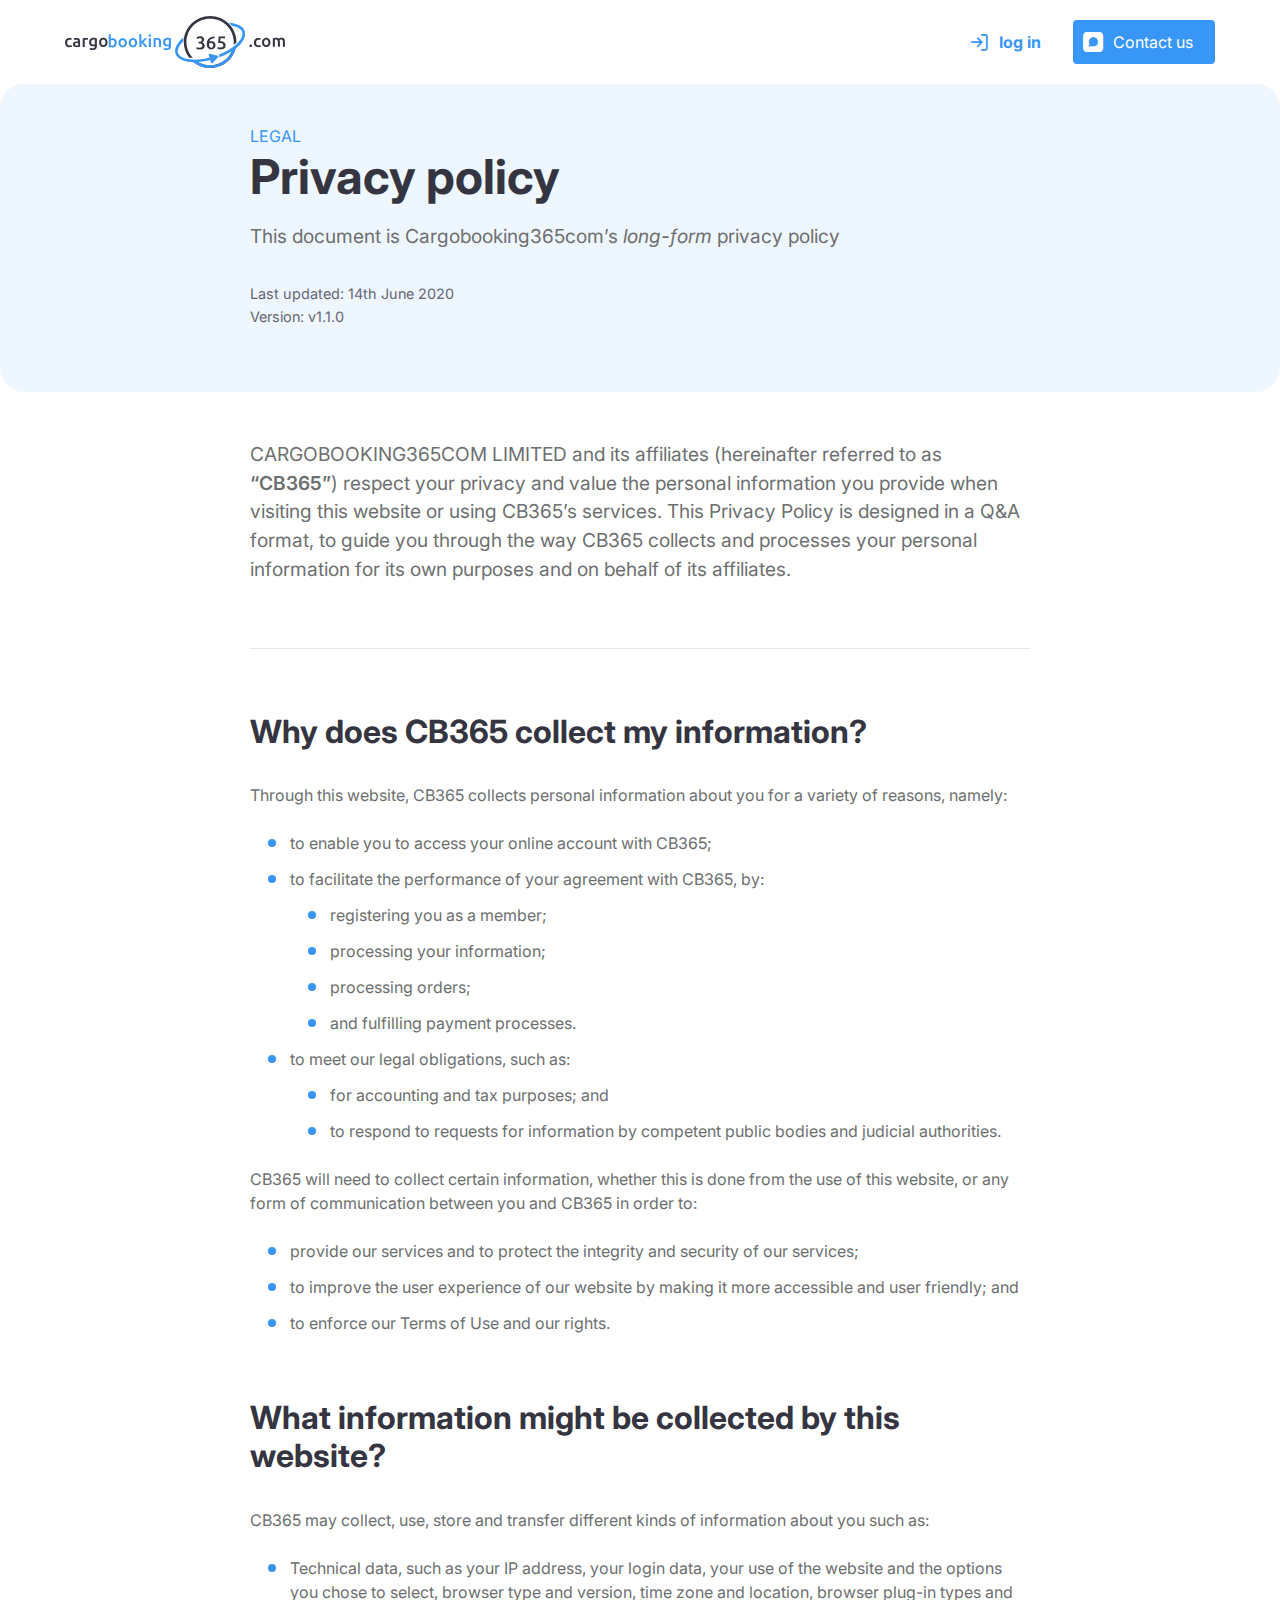
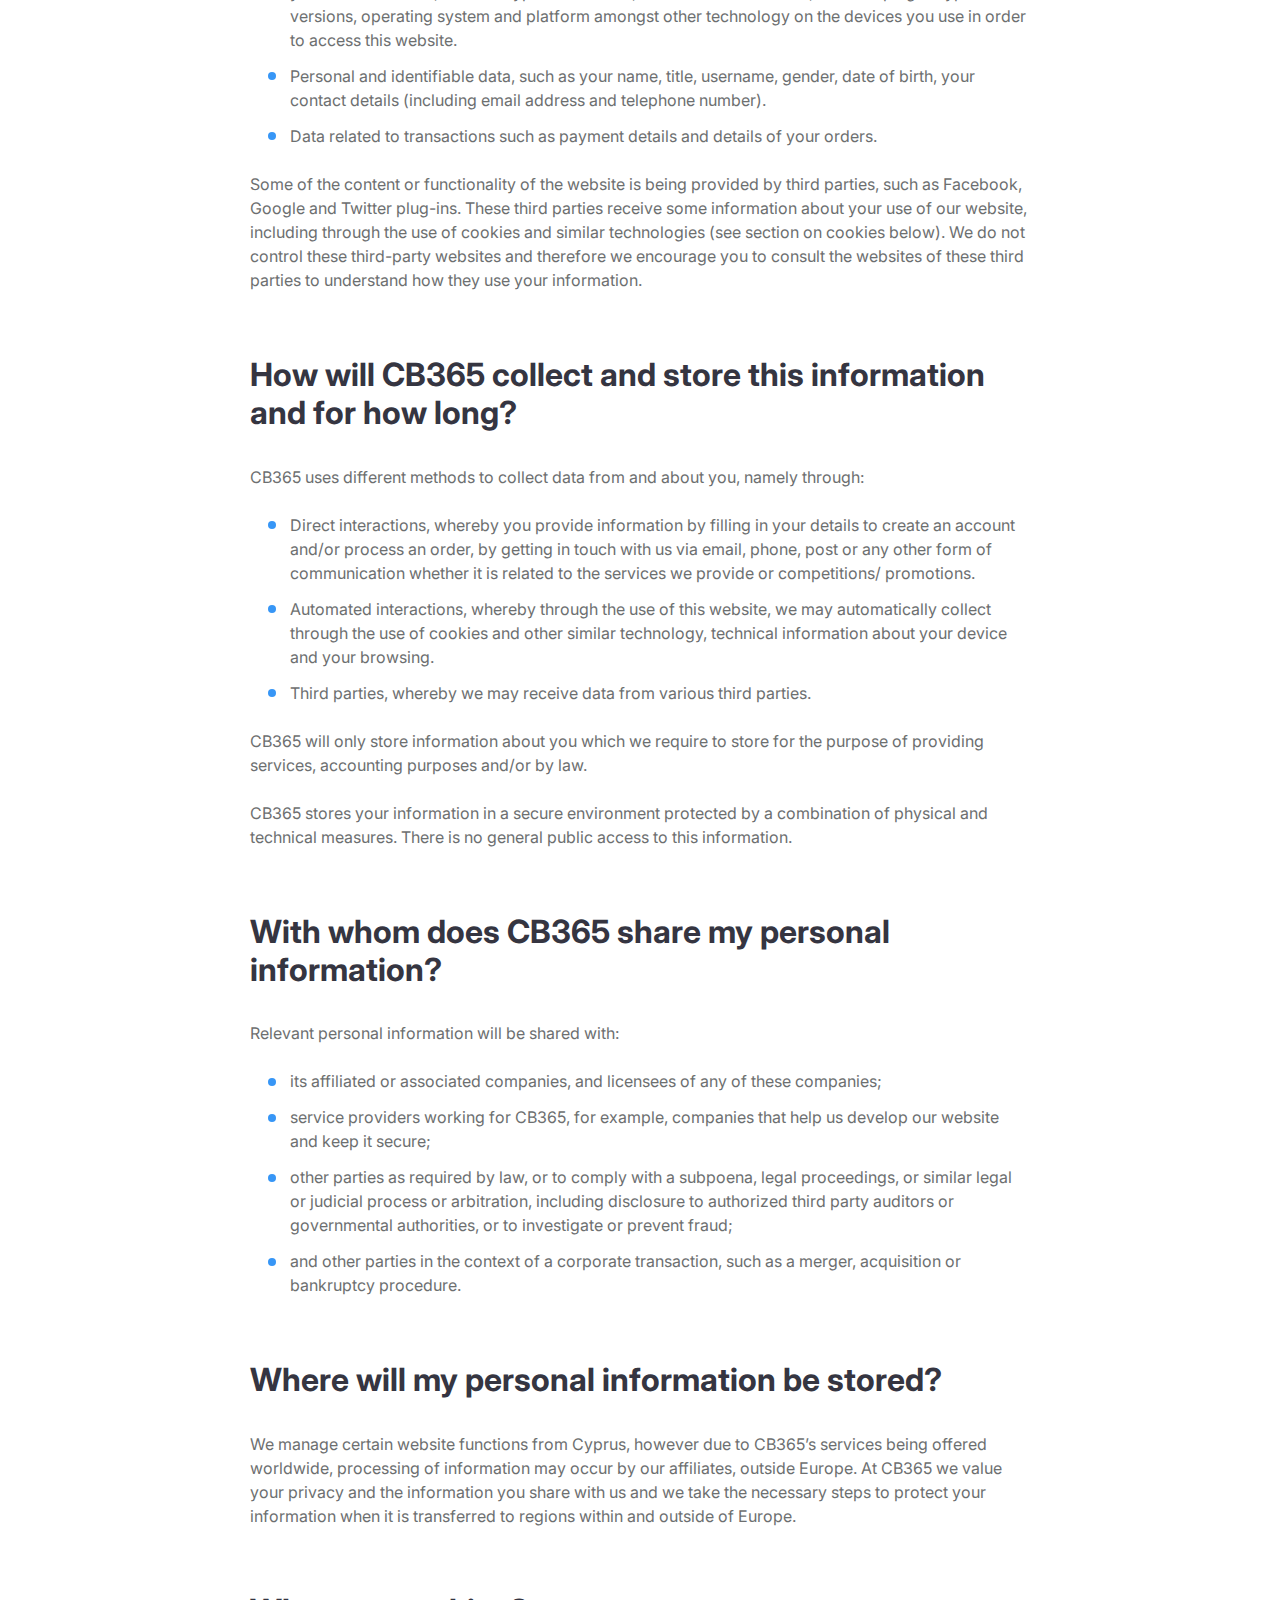
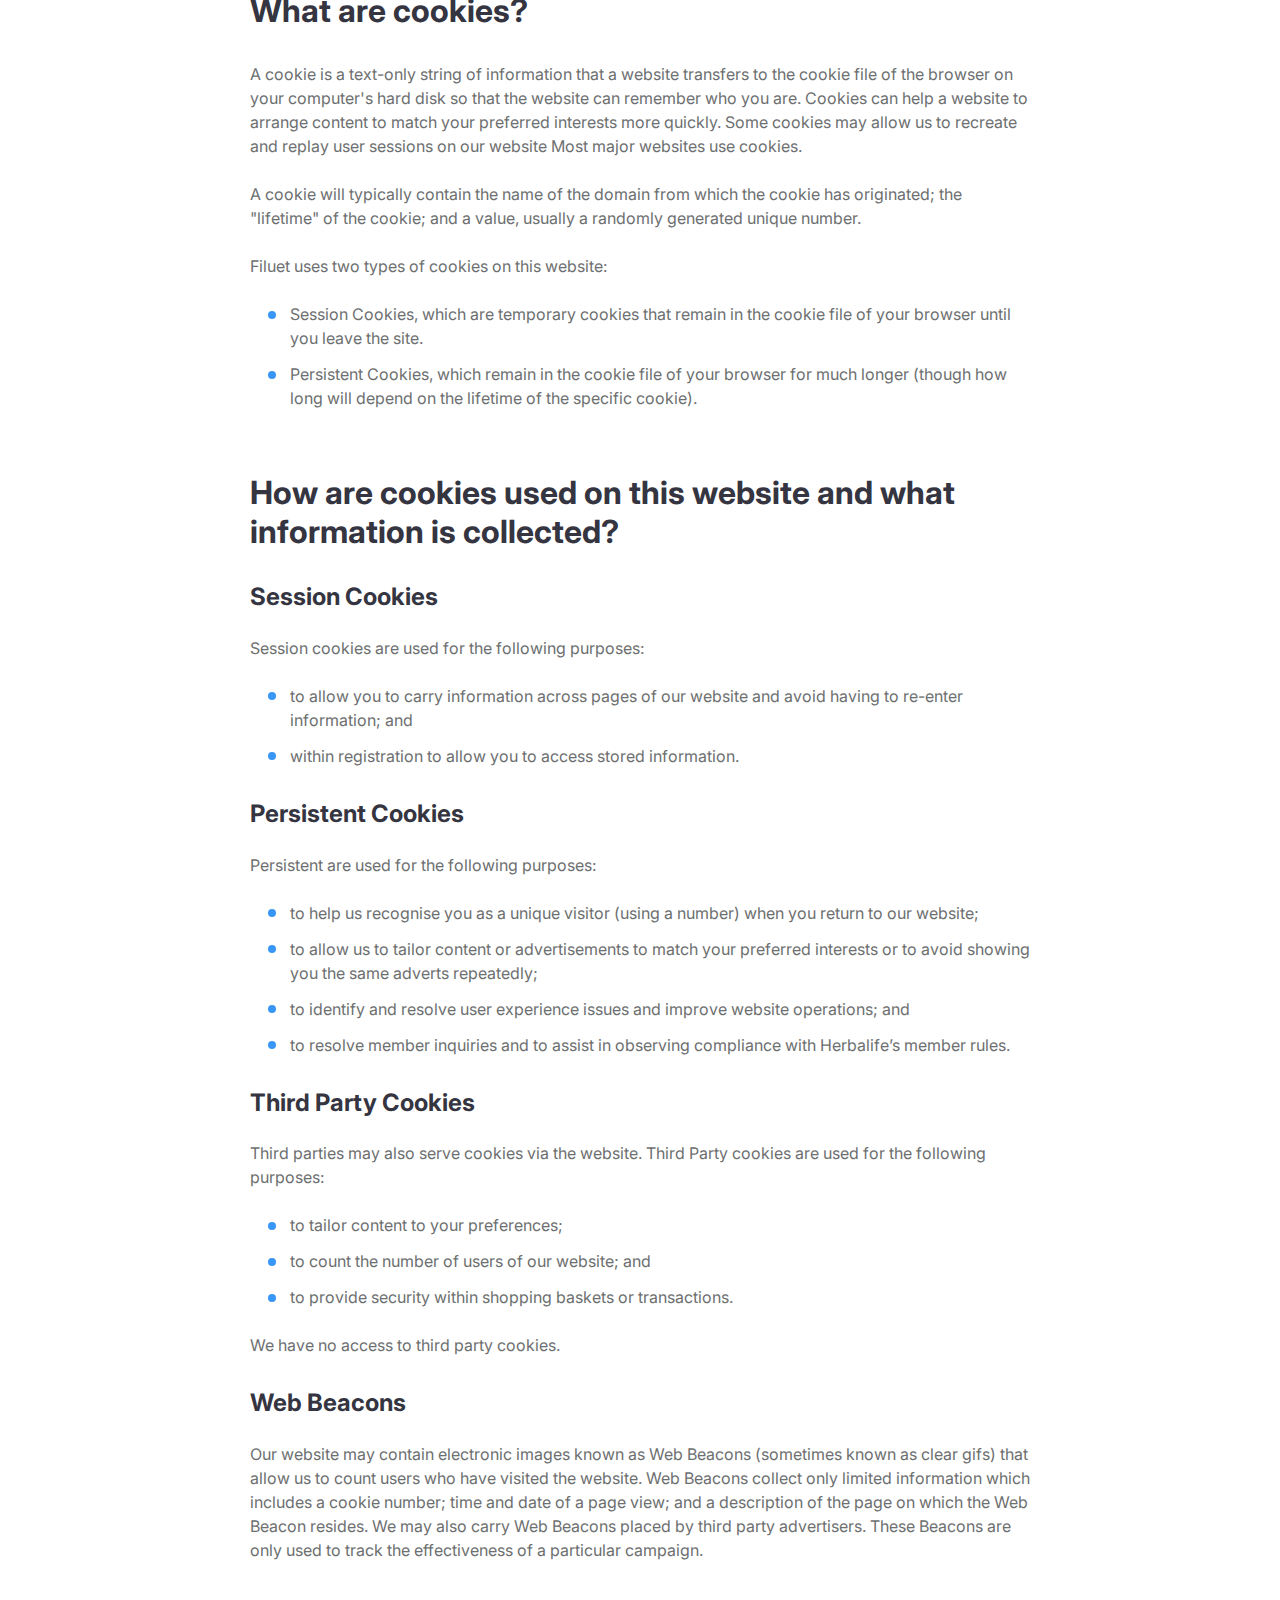
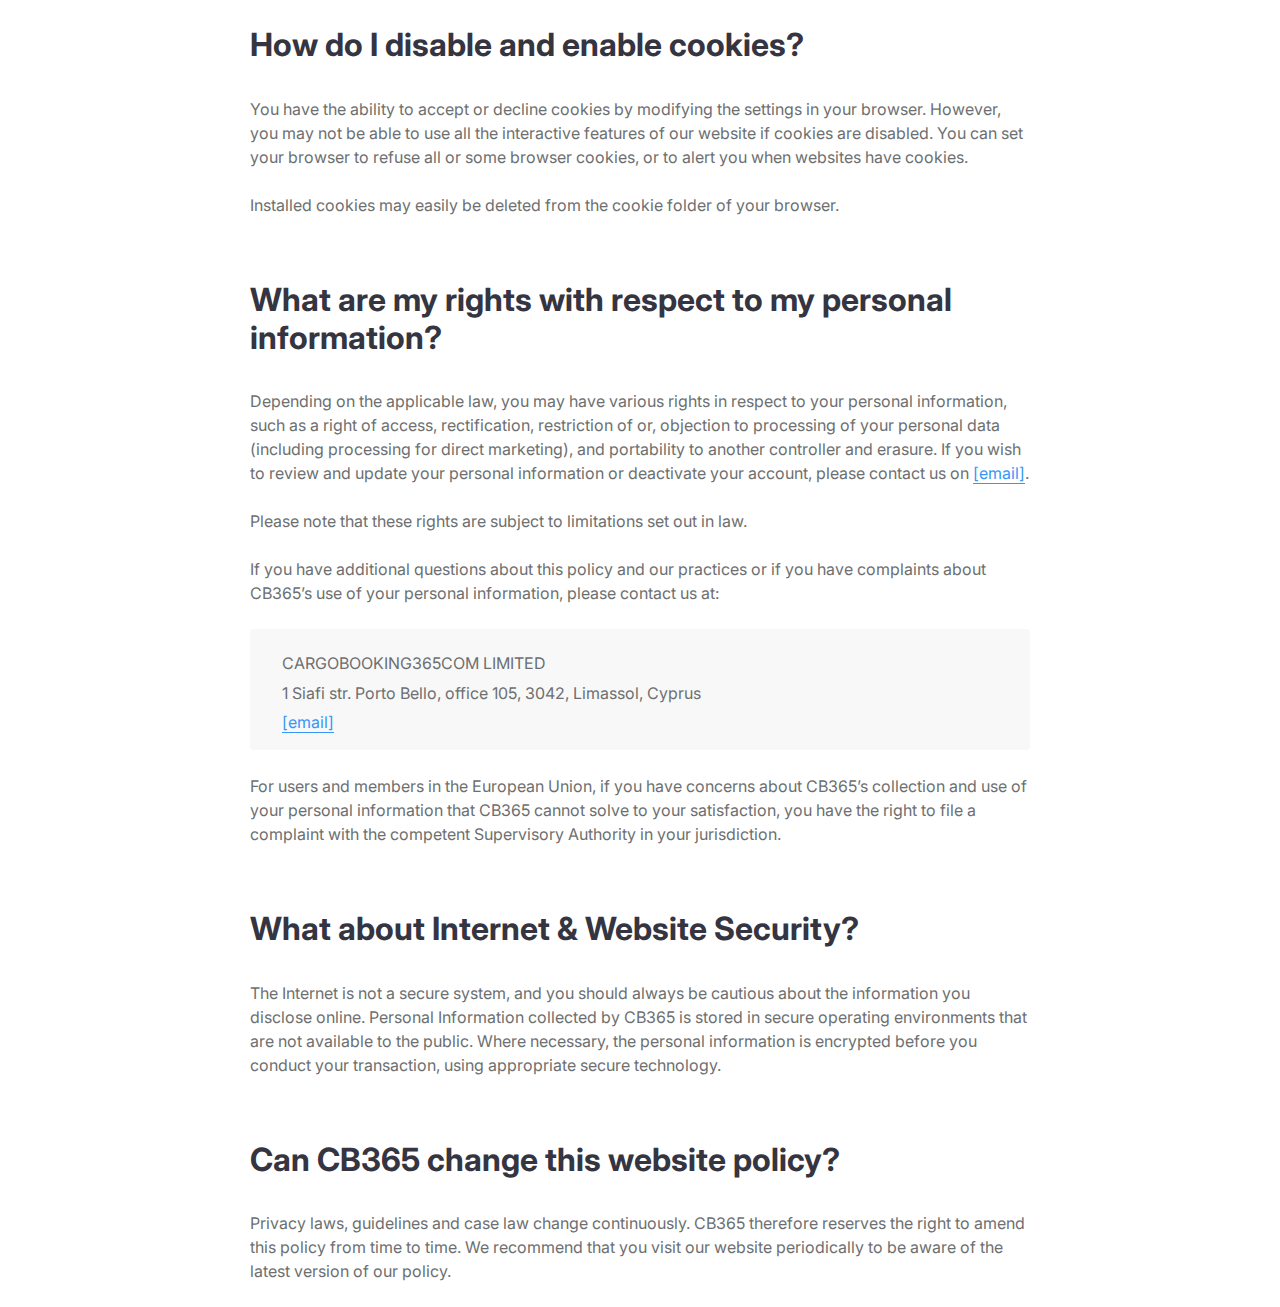
==== pp.html @ 88b10234 "add pp" ====
<!DOCTYPE html>
<html lang="en">

<head>
	<meta charset="UTF-8">
	<meta name="viewport" content="width=device-width, initial-scale=1.0">
	<link href="https://fonts.googleapis.com/css2?family=Inter:wght@400;600;700&display=swap" rel="stylesheet">
	<link rel="stylesheet" href="./css/nulled.css">
	<link rel="stylesheet" href="./css/style.css">
	<link rel="stylesheet" href="./fonts/font.css">
	<link rel="stylesheet" href="./css/style-all.css" media="print" async onload="this.media='all'">
	<title>Privacy рolicy</title>
</head>

<body>
	<header class="header">
		<div class="container">
			<div class="content">
				<div class="header-inner">
					<a href="./index.html" class="site-logo">
						<img src="./img/logo.svg" alt="">
					</a>
					<div class="header-cta">
						<a href="#" class="login-link c-s solid-hidden">
							<div class="icon c-c"><span class="icon-log-in"></span></div>log in
						</a>
						<button class="solid-icon contuct-us c-s">
							<div class="icon c-c"><span class="icon-message"></span></div>Contact us
						</button>
					</div>
				</div>
			</div>
		</div>
	</header>

	<section class="pp-hero">
		<div class="container">
			<div class="content">
				<div class="pp-inner">
					<div class="upper-subtitle">legal</div>
					<h1 class="title-color pp-title">Privacy рolicy</h1>
					<p class="description">This document is Cargobooking365com’s <i>long-form</i> privacy policy</p>

					<p class="small-descr updated">Last updated: 14th June 2020</p>
					<p class="small-descr version">Version: v1.1.0</p>
				</div>
			</div>
		</div>
	</section>
	<div class="pp-inner">
		<p class="description ">CARGOBOOKING365COM LIMITED and its affiliates (hereinafter referred to as <strong>“CB365”</strong>) respect your privacy and value the personal information you provide when visiting this website or using CB365’s services. This Privacy Policy is designed in a Q&A format, to guide you through the way CB365 collects and processes your personal information for its own purposes and on behalf of its affiliates. </p>
		<hr>
		<h2>Why does CB365 collect my information?</h2>
		<p>Through this website, CB365 collects personal information about you for a variety of reasons, namely:</p>

	<ul>
		<li>to enable you to access your online account with CB365;</li>
		<li>to facilitate the performance of your agreement with CB365, by:</li>
			<ul>
				<li>registering you as a member;</li>
				<li>processing your information;</li>
				<li>processing orders;</li>
				<li>and fulfilling payment processes.</li>
			</ul>
			<li>to meet our legal obligations, such as:</li>
			<ul>
				<li>for accounting and tax purposes; and</li>
				<li>to respond to requests for information by competent public bodies and judicial authorities.</li>
			</ul>
	</ul>
<p>CB365 will need to collect certain information, whether this is done from the use of this website, or any form of communication between you and CB365 in order to:</p>
<ul>
	<li>provide our services and to protect the integrity and security of our services;</li>
	<li>to improve the user experience of our website by making it more accessible and user friendly; and</li>
	<li>to enforce our Terms of Use and our rights.</li>
</ul>

<h2>What information might be collected by this website?</h2>
<p>CB365 may collect, use, store and transfer different kinds of information about you such as:</p>
<ul>
	<li>Technical data, such as your IP address, your login data, your use of the website and the options you chose to select, browser type and version, time zone and location, browser plug-in types and versions, operating system and platform amongst other technology on the devices you use in order to access this website.</li>
	<li>Personal and identifiable data, such as your name, title, username, gender, date of birth, your contact details (including email address and telephone number).</li>
	<li>Data related to transactions such as payment details and details of your orders. </li>
</ul>
<p>Some of the content or functionality of the website is being provided by third parties, such as Facebook, Google and Twitter plug-ins. These third parties receive some information about your use of our website, including through the use of cookies and similar technologies (see section on cookies below). We do not control these third-party websites and therefore we encourage you to consult the websites of these third parties to understand how they use your information.</p>

<h2>How will CB365 collect and store this information and for how long?</h2>
<p>CB365 uses different methods to collect data from and about you, namely through:</p>
<ul>
	<li>Direct interactions, whereby you provide information by filling in your details to create an account and/or process an order, by getting in touch with us via email, phone, post or any other form of communication whether it is related to the services we provide or competitions/ promotions. </li>
	<li>Automated interactions, whereby through the use of this website, we may automatically collect through the use of cookies and other similar technology, technical information about your device and your browsing.</li>
	<li>Third parties, whereby we may receive data from various third parties.</li>
</ul>
<p>CB365 will only store information about you which we require to store for the purpose of providing services, accounting purposes and/or by law. </p>
<p>CB365 stores your information in a secure environment protected by a combination of physical and technical measures. There is no general public access to this information. </p>

<h2>With whom does CB365 share my personal information?</h2>
<p>Relevant personal information will be shared with:</p>
<ul>
	<li>its affiliated or associated companies, and licensees of any of these companies;</li>
	<li>service providers working for CB365, for example, companies that help us develop our website and keep it secure;</li>
	<li>other parties as required by law, or to comply with a subpoena, legal proceedings, or similar legal or judicial process or arbitration, including disclosure to authorized third party auditors or governmental authorities, or to investigate or prevent fraud;</li>
	<li>and other parties in the context of a corporate transaction, such as a merger, acquisition or bankruptcy procedure.</li>
</ul>
<h2>Where will my personal information be stored? </h2>
<p>We manage certain website functions from Cyprus, however due to CB365’s services being offered worldwide, processing of information may occur by our affiliates, outside Europe. At CB365  we value your privacy and the information you share with us and we take the necessary steps to protect your information when it is transferred to regions within and outside of Europe. </p>
<h2>What are cookies?</h2>
<p>A cookie is a text-only string of information that a website transfers to the cookie file of the browser on your computer's hard disk so that the website can remember who you are. Cookies can help a website to arrange content to match your preferred interests more quickly. Some cookies may allow us to recreate and replay user sessions on our website Most major websites use cookies.</p>
<p>A cookie will typically contain the name of the domain from which the cookie has originated; the "lifetime" of the cookie; and a value, usually a randomly generated unique number. </p>
<p>Filuet uses two types of cookies on this website: </p>
<ul>
	<li>Session Cookies, which are temporary cookies that remain in the cookie file of your browser until you leave the site.</li>
	<li>Persistent Cookies, which remain in the cookie file of your browser for much longer (though how long will depend on the lifetime of the specific cookie).</li>
</ul>

<h2>How are cookies used on this website and what information is collected? </h2>
<h3>Session Cookies</h3>
<p>Session cookies are used for the following purposes: </p>
<ul>
	<li>to allow you to carry information across pages of our website and avoid having to re-enter information; and </li>
	<li>within registration to allow you to access stored information. </li>
</ul>
<h3>Persistent Cookies</h3>
<p>Persistent are used for the following purposes:</p>
<ul>
	<li>to help us recognise you as a unique visitor (using a number) when you return to our website;</li>
	<li>to allow us to tailor content or advertisements to match your preferred interests or to avoid showing you the same adverts repeatedly;</li>
	<li>to identify and resolve user experience issues and improve website operations; and</li>
	<li>to resolve member inquiries and to assist in observing compliance with Herbalife’s member rules.</li>
</ul>
<h3>Third Party Cookies </h3>
<p>Third parties may also serve cookies via the website. Third Party cookies are used for the following purposes: </p>
<ul>
	<li>to tailor content to your preferences;</li>
	<li>to count the number of users of our website; and </li>
	<li>to provide security within shopping baskets or transactions. </li>
</ul>
<p>We have no access to third party cookies.</p>
<h3>Web Beacons </h3>
<p>Our website may contain electronic images known as Web Beacons (sometimes known as clear gifs) that allow us to count users who have visited the website. Web Beacons collect only limited information which includes a cookie number; time and date of a page view; and a description of the page on which the Web Beacon resides. We may also carry Web Beacons placed by third party advertisers. These Beacons are only used to track the effectiveness of a particular campaign. </p>

<h2>How do I disable and enable cookies?</h2>
<p>You have the ability to accept or decline cookies by modifying the settings in your browser. However, you may not be able to use all the interactive features of our website if cookies are disabled. You can set your browser to refuse all or some browser cookies, or to alert you when websites have cookies.</p>
<p>Installed cookies may easily be deleted from the cookie folder of your browser.</p>

<h2>What are my rights with respect to my personal information?</h2>
<p>Depending on the applicable law, you may have various rights in respect to your personal information, such as a right of access, rectification, restriction of or, objection to processing of your personal data (including processing for direct marketing), and portability to another controller and erasure. If you wish to review and update your personal information or deactivate your account, please contact us on <a href="" class="inline-link">[email]</a>.</p>
<p>Please note that these rights are subject to limitations set out in law.</p>
<p>If you have additional questions about this policy and our practices or if you have complaints about CB365’s use of your personal information, please contact us at:</p>
<address>
	<p>CARGOBOOKING365COM LIMITED</p>
	<p>1 Siafi str. Porto Bello, office 105, 3042, Limassol, Cyprus</p>
	<a href="" class="inline-link">[email]</a>
</address>
<p>For users and members in the European Union, if you have concerns about CB365’s collection and use of your personal information that CB365 cannot solve to your satisfaction, you have the right to file a complaint with the competent Supervisory Authority in your jurisdiction.</p>

<h2>What about Internet & Website Security?</h2>
<p>The Internet is not a secure system, and you should always be cautious about the information you disclose online. Personal Information collected by CB365 is stored in secure operating environments that are not available to the public. Where necessary, the personal information is encrypted before you conduct your transaction, using appropriate secure technology.</p>
<h2>Can CB365 change this website policy?</h2>
<p>Privacy laws, guidelines and case law change continuously. CB365 therefore reserves the right to amend this policy from time to time. We recommend that you visit our website periodically to be aware of the latest version of our policy.</p>


</div>


	<div class="form-modal">
		<div class="modal-dialog">
			<div class="modal-content">
			<div class="container">
				<div class="content">
					<div class="form-inner">
						<div class="form-header c-e">
							<button class="close-form-button icon c-c">
								<span class="icon-close"></span>
							</button>
						</div>
						<div class="form-body">
							<h3 class="sub-title">Cargobooking365.com</h3>
							<h2 class="like-h1 title-color modal-title">We make your air cargo transport simple</h2>
							<div class="form-body-inner">
							<div class="form-content">
							<form id="form" action="submit" method="get">
								<fieldset>
									<legend class="title-color">Select one</legend> 

									<div class="fieldset-inner">
									<div class="form-radio">
										<input id="Airline" type="radio" name="answer" value="Airline" required>
										<label for="Airline">
											<div class="icon c-c"><span class="icon-airline"></span></div>
											Airline</label>
									</div>

									<div class="form-radio">
										<input id="GSSA" type="radio" name="answer" value="GSSA">
									
										<label for="GSSA">
											<div class="icon c-c"><span class="icon-globe"></span></div>
											GSSA</label>
									</div>


									<div class="form-radio">
										<input id="Freight" type="radio" name="answer" value="Freight 
										forwarder">
										<label for="Freight">
											<div class="icon c-c"><span class="icon-package"></span></div>
											Freight forwarder</label>
									</div>
		

								<div class="form-radio">
								<input id="Airport" type="radio" name="answer" value="Airport">
								<label for="Airport">
									<div class="icon c-c"><span class="icon-airport"></span></div>
									Airport</label>
							</div>

							<div class="form-radio">
								<input id="Press" type="radio" name="answer" value="Press">
								<label for="Press">
									<div class="icon c-c"><span class="icon-camera"></span></div>
									Press</label>
							</div>

						</div>
						</fieldset>

						<div class="form-input">
						<label for="name" class="inp">
							<input type="text" id="name" placeholder=" " required value="" >
							<span class="label">Full name</span>
							
						</label>
					</div>

					<div class="form-input">
						<label for="email" class="inp">
							<input type="email" id="email" placeholder=" " required value="">
							<span class="label">Business email</span>
							
						</label>
					</div>

					<div class="form-input">
						<label for="phone" class="inp">
							<input type="phone" id="phone" placeholder=" " required value="">
							<span class="label">Business phone</span>
							
						</label>
					</div>

					<div class="form-input">
						<label for="Company" class="inp">
							<input type="text" id="Company" autocomplete="false" placeholder=" " required value="">
							<span class="label">Company</span>
							
						</label>
					</div>
					<div class="form-textarea">
						<label for="message" class="inp">
							<textarea id="message" placeholder=" " name="message" rows="3" class="input-textarea" value=""></textarea>
							<span class="label">Your Message</span>
						</label>
				
				</div>
				<span class="submit-text">By submitting this form, you agree <a href="./pp.html" class="inline-link">Privacy рolicy</a></span>

				
				<button type="submit" form="form" value="Submit" class="solid-icon c-s">
					<div class="icon c-c"><span class="icon-message"></span></div>Contact us
				</button>

							</form>
						</div>


					</div>
						</div>
					</div>
				</div>
			</div>
		</div>
		</div>
	</div>


<div class="cookies-outer"></div>
	<script src="./js/canvas.js"></script>
	<script async src="./js/script.js"></script>
	<script async src="./js/cookies.js"></script>
</body>

</html>
---- css/nulled.css ----
*,::after,::before{box-sizing:border-box}html{font-family:'Tahoma',sans-serif;line-height:1.15;-webkit-text-size-adjust:100%;-ms-text-size-adjust:100%;font-size:16px;-ms-overflow-style:scrollbar;-webkit-tap-highlight-color:transparent;}@-ms-viewport{width:device-width}article,aside,dialog,figcaption,figure,footer,header,hgroup,main,nav,section{display:block}body{margin:0;font-family:-apple-system,BlinkMacSystemFont,"Segoe UI",Roboto,"Helvetica Neue",Arial,sans-serif,"Apple Color Emoji","Segoe UI Emoji","Segoe UI Symbol";font-size:1rem;font-weight:400;line-height:1.5;color:#2E2E2E;text-align:left;background-color:#fff}[tabindex="-1"]:focus{outline:0!important}hr{box-sizing:content-box;height:0;overflow:visible}h1,h2,h3,h4,h5,h6{margin-top:0;margin-bottom:.5rem}p{margin-top:0;margin-bottom:1rem}abbr[data-original-title],abbr[title]{text-decoration:underline;-webkit-text-decoration:underline dotted;text-decoration:underline dotted;cursor:help;border-bottom:0}address{margin-bottom:1rem;font-style:normal;line-height:inherit}dl,ol,ul{margin-top:0;margin-bottom:1rem}ol ol,ol ul,ul ol,ul ul{margin-bottom:0}dt{font-weight:700}dd{margin-bottom:.5rem;margin-left:0}blockquote{margin:0 0 1rem}dfn{font-style:italic}b,strong{font-weight:bolder}small{font-size:80%}sub,sup{position:relative;font-size:75%;line-height:0;vertical-align:baseline}sub{bottom:-.25em}sup{top:-.5em}a{color:#3796F6;text-decoration:none;background-color:transparent;-webkit-text-decoration-skip:objects}a:hover{color:#460173;}a:not([href]):not([tabindex]){color:inherit;text-decoration:none}a:not([href]):not([tabindex]):focus,a:not([href]):not([tabindex]):hover{color:inherit;text-decoration:none}a:not([href]):not([tabindex]):focus{outline:0}code,kbd,pre,samp{font-family:monospace,monospace;font-size:1em}pre{margin-top:0;margin-bottom:1rem;overflow:auto;-ms-overflow-style:scrollbar}figure{margin:0 0 1rem}img{vertical-align:middle;border-style:none}svg:not(:root){overflow:hidden}table{border-collapse:collapse}caption{padding-top:.75rem;padding-bottom:.75rem;color:#6c757d;text-align:left;caption-side:bottom}th{text-align:inherit}label{display:inline-block;margin-bottom:.5rem}button{border-radius:0}button:focus{outline:1px dotted;outline:5px auto -webkit-focus-ring-color}button,input,optgroup,select,textarea{margin:0;font-family:inherit;font-size:inherit;line-height:inherit}button,input{overflow:visible}button,select{text-transform:none}[type=reset],[type=submit],button,html [type=button]{-webkit-appearance:button}[type=button]::-moz-focus-inner,[type=reset]::-moz-focus-inner,[type=submit]::-moz-focus-inner,button::-moz-focus-inner{padding:0;border-style:none}input[type=checkbox],input[type=radio]{box-sizing:border-box;padding:0}input[type=date],input[type=datetime-local],input[type=month],input[type=time]{-webkit-appearance:listbox}textarea{overflow:auto;resize:vertical}fieldset{min-width:0;padding:0;margin:0;border:0}legend{display:block;width:100%;max-width:100%;padding:0;margin-bottom:.5rem;font-size:1.5rem;line-height:inherit;color:inherit;white-space:normal}progress{vertical-align:baseline}[type=number]::-webkit-inner-spin-button,[type=number]::-webkit-outer-spin-button{height:auto}[type=search]{outline-offset:-2px;-webkit-appearance:none}[type=search]::-webkit-search-cancel-button,[type=search]::-webkit-search-decoration{-webkit-appearance:none}::-webkit-file-upload-button{font:inherit;-webkit-appearance:button}output{display:inline-block}summary{display:list-item;cursor:pointer}template{display:none}[hidden]{display:none!important}
---- css/style.css ----
body{
	font-family: 'Inter', sans-serif;
	font-size: 16px;
}
.container{
	width: 100%;
	padding: 0 15px;
	max-width: 1180px;
	margin: 0 auto;
	position: relative;
}
.c-c{
	display: flex;
	align-items: center;
	justify-content: center;
	align-content: center;
}
.c-s{
	display: flex;
	align-items: center;
	justify-content: flex-start;
	align-content: center;
}
.c-e{
	display: flex;
	align-items: center;
	justify-content: flex-end;
	align-content: center;
}
.header-inner,.header-cta{
	display: flex;
	justify-content: space-between;
	align-items: center;
}
.site-logo{
	width: 220px;
}
.site-logo img{
	width: 100%;
}
.welcom-animation{
	width: 100%;
	position: absolute;
	top: 0%;
	left: 0%;
	z-index: 0;
}
.welcom-title{
	font-size: 3rem;
	text-align: center;
	z-index: 100;
	max-width: 700px;
	line-height: 1.2;
	font-weight: 700;
	margin-bottom: 2rem;
}
.sub-title{
	margin-bottom: 0;
}
.like-h1{
	font-size: 3rem;
}

.title-color{
	color: #353541;

}




.header{
	padding: 1rem 0rem;
}
.header-cta > * + *{
	margin-left: 0.625rem;
}
.welcom{
	background: url('../img/map-bg.svg');
	background-size: contain;
	background-repeat: no-repeat;
	background-position: center center;
}
.welcom-content{
	padding-top: 20vh;
	padding-bottom: 40vh;
	flex-direction: column;
	width: 100%;
	max-width: 100%;
	flex: 0 0 100%;
	position: relative;
	z-index: 100;
}

.login-link{
	color: #3796F6;
	font-weight: 700;
}
.solid-icon{
	background: #3796F6;
	border-radius: 0.25rem;
	outline: none;
	border: none;color: #ffffff;
	padding:  0.625rem  1.375rem  0.625rem  0.625rem;
	transition: 200ms ease-in;
	transition-property: transform;
}
.solid-hidden{
	padding:  0.625rem  1.375rem  0.625rem  0.625rem;
	transition: 200ms ease-in;
	transition-property: background;
	border-radius: 0.25rem;
	background: transparent;
}

.solid-small{
	padding:  0.5rem  1.375rem  0.5rem  1.375rem;
	background: #3796F6;
	border: none;color: #ffffff;
	border-radius: 0.25rem;
	transition: 200ms ease-in;
	transition-property: transform;
	font-size: 0.9rem;
	font-weight: 600;
}
.solid-small:hover{
	cursor: pointer;
}
.solid-hidden:hover{
	color: #3796F6;
	background: #EEF6FF;
}
.solid-icon:hover,.solid-small:hover{
	cursor: pointer;
	color: #ffffff;
	transform: translate(0,-3px);
}
.solid-icon:active,.solid-small:active{
	outline: none;
	transform: scale(0.93);
	outline: none;
}
.icon{
	width: 1.25rem;
	height: 1.25rem;
	flex: 0 0 1.25rem;
	margin-right: 0.625rem;
}
.icon > span{
	font-size: 1.25rem;
}
.animated-icon > .icon{
	animation: ripple 1.5s linear infinite;
	border-radius: 20px;
}
@keyframes ripple {
  0% {
    box-shadow: 0 0 0 0 rgba(255, 255, 255, 0.1), 0 0 0 20px rgba(255, 255, 255, 0.1), 0 0 0 40px rgba(255, 255, 255, 0.1), 0 0 0 60px rgba(255, 255, 255, 0.1);
  }
  100% {
    box-shadow: 0 0 0 20px rgba(255, 255, 255, 0.1), 0 0 0 40px rgba(255, 255, 255, 0.1), 0 0 0 60px rgba(255, 255, 255, 0.1), 0 0 0 80px rgba(255, 255, 255, 0);
  }
}


/* footer */
.footer{
	padding: 1.5rem 0;

}

.footer-links ul{
	padding: 0;
	margin: 0;
	list-style: none;
	margin-left: -0.75rem;
	margin-right: -0.75rem;

}
.footer-links ul li a{
	line-height: 1rem;
	padding: 0.75rem;
	color: #646671;
	transition: 200ms ease-in;
	transition-property: color;
}
.footer-links ul li a:hover{
	color: #3796F6;
}
/* modal */
.close-form-button{
	width: 2rem;
	height: 2rem;
	flex: 0 0 2rem;
	border-radius: 0.125rem;
	background: #F5F6FA;
	color: #3796F6;
	transition: 200ms ease-in;
	transition-property: color, background;
	border: none;
	margin-right: 0;
}

.close-form-button:hover{
	background: #3796F6;
	color: #ffffff;
	cursor: pointer;
}
.form-modal{
	position: fixed;
	top: 0;
	left: 0;
	bottom: 0;
	right: 0;
	z-index: 500;
	background: #ffffff;
	overflow-x: hidden;
	overflow-y: auto;
	visibility: hidden;
	opacity: 0;
	transform: scale(0.9);
	transition: 200ms cubic-bezier(0, 0.9, 0.4, 1);
	transition-property: transform,opacity,visibility;
}
.form-modal.visible{
	visibility: visible;
	opacity: 1;
	transform: scale(1);
}
.modal-dialog{
	position: relative;
	width: auto;
	pointer-events: none;
	margin: 1.75rem auto;
	max-width: 978px;
}

.modal-content{
	position: relative;
    display: flex;
    flex-direction: column;
    width: 100%;
    pointer-events: auto;
}
.modal-title{
	line-height: 1.1;
}
.form-body .like-h1{
	margin-bottom: 2rem;
}
.form-content legend{
	font-size: 1rem;
	margin-bottom: 0.75rem;
}

.form-body-inner{
	display: flex;
	flex-wrap: wrap;
}

.quote-author{
	display: block;
	font-size: 1.2rem;
}
.quote-author-descr{
	color: #646671;
	font-size: 0.9rem;
}
.form-content{
	flex: 0 0 100%;
	max-width: 650px;
	width: 100%;
}
.fieldset-inner{
	display: flex;
	flex-wrap: wrap;
	margin: 0 -4px;
	margin-bottom: 2rem;
}


.form-radio input{
	width: 0.1px;
	height: 0.1px;
	opacity: 0;
	overflow: hidden;
	position: absolute;
	z-index: -1;
}
.form-radio{
	flex: 0 0 20%;
	max-width: 20%;
	width: 100%;
	padding: 0 4px;
}
.form-radio label{
	padding: 0.85rem;
	border: 1px solid #E8E8E8;
	border-radius: 0.5rem;
	width: 100%;
	margin-bottom: 0;
	height: 100%;
	display: flex;
	flex-direction: column;
	justify-content: space-between;
	font-size: 0.9rem;
	line-height: 1.2;
	transition: 150ms ease-in;
	transition-property: color, border, box-shadow;
	box-shadow: 0 0 0 0.5px transparent;
}
.form-radio label:hover{
	border-color: #b6b6b6;
	cursor: pointer;
}
.form-radio input:checked + label{
	border: 1px solid #3796F6;
	color: #3796F6;
	box-shadow: 0 0 0 0.5px  #3796F6;
}
.form-radio .icon{
	width: 2rem;
	height: 2rem;
	flex: 0 0 2rem;
	margin-right: 0;
	margin-bottom: 1rem;
}
.form-radio input:checked{
	color: #3796F6;
}
.form-radio .icon > span{
font-size: 1.75rem;
color: #b6b6b6;
}
.form-radio input:checked + label > .icon > span{
	color: #3796F6;
}


/* input */
.inp {
  position: relative;
  margin: auto;
  width: 100%;
  border-radius: 3px;
	margin-bottom: 0.75rem;
}
.inp .label {
  position: absolute;
  top: 1.125rem;
  left: 1.125rem;
  font-size: 1rem;
  font-weight: 400;
  transform-origin: 0 0;
  transform: translate3d(0, 0, 0);
  transition: all 0.2s ease;
	pointer-events: none;
	color: #353541;
}

.inp input {
  width: 100%;
  border: 0;
  padding:1rem 1.125rem 0 1.125rem;
  height: 4rem;
  font-size: 1rem;
  font-weight: 600;
 border: 1px solid #E8E8E8;
  color: #353541;
	transition: all 0.15s ease;
	border-radius: 0.125rem;
	box-shadow: 0 0 0 0.5px  transparent;
}
.inp input:hover {
  background: rgba(0, 0, 0, 0.01);
}
/* .inp input:not(:placeholder-shown) + .label{
  transform: translate3d(0, -0.75rem, 0) scale(0.75);
} */

.inp input:not([value=""]) + .label{
  transform: translate3d(0, -0.75rem, 0) scale(0.75);
}

.inp input:focus {
	outline: none;
	border: 1px solid #0077FF;
	box-shadow: 0 0 0 0.5px  #0077FF;
}
.inp input:focus + .label {
  color: #0077FF;
  transform: translate3d(0, -0.75rem, 0) scale(0.75);
}

/* form-textarea */

.form-textarea .input-textarea{
	position: relative;
	padding:1.5rem 1.125rem 0 1.125rem;
	width: 100%;
	height: 7rem;
	resize: none;
  font-size: 1rem;
  font-weight: 600;
 border: 1px solid #E8E8E8;
  color: #353541;
	transition: all 0.15s ease;
	border-radius: 0.125rem;
	box-shadow: 0 0 0 0.5px  transparent;
}


.inp textarea:hover {
  background: rgba(0, 0, 0, 0.01);
}

.inp textarea:not([value=""]) + .label{
  transform: translate3d(0, -0.75rem, 0) scale(0.75);
}


.inp textarea:focus {
	outline: none;
	border: 1px solid #0077FF;
	box-shadow: 0 0 0 0.5px  #0077FF;
}
.inp textarea:focus + .label {
  color: #0077FF;
  transform: translate3d(0, -0.75rem, 0) scale(0.75);
}


.submit-text{
	display: block;
	margin-bottom: 2rem;
	font-size: 0.8rem;
}
.inline-link{
	color: #3796F6;
	border-bottom:1px solid #3796F6;
	transition: 200ms ease-in;
	transition-property:border-bottom, opacity;
	opacity: 1;
}
.inline-link:hover{
	border-bottom: 1px solid transparent;
	color: #3796F6;
	opacity: 0.7;
}

/* cookies */
.cookie-img{
	width: 2.25rem;
	height: 2.25rem;
	flex: 0 0 2rem;
	background: rgba(247, 131, 52, 0.12);
	border-radius: 0.5rem;
	margin-bottom: 1rem;
}
.cookies{
	position: fixed;
	right: 2rem;
	bottom: 2rem;
	max-width: 345px;
	padding: 1.25rem;
	background: #FFFFFF;
	box-shadow: 0px 0px 1px rgba(0, 0, 0, 0.04), 0px 2px 6px rgba(0, 0, 0, 0.04), 0px 16px 24px rgba(0, 0, 0, 0.06);
	border-radius: 7px;
	transform: translate(0,20%);
	visibility: hidden;
	opacity: 0;
	transition: 200ms cubic-bezier(0, 0.9, 0.4, 1);
	transition-property: transform,opacity,visibility;
	z-index: 400;
}
.cookies.cookies-show{
	transform: translate(0,0%);
	visibility: visible;
	opacity: 1;
}
.cookies-text{
	font-size: 0.9rem;

}
---- fonts/font.css ----
@font-face {
  font-family: 'icomoon';
  src:  url('../fonts/icomoon.eot?fdgtut');
  src:  url('../fonts/icomoon.eot?fdgtut#iefix') format('embedded-opentype'),
    url('../fonts/icomoon.ttf?fdgtut') format('truetype'),
    url('../fonts/icomoon.woff?fdgtut') format('woff'),
    url('../fonts/icomoon.svg?fdgtut#icomoon') format('svg');
  font-weight: normal;
  font-style: normal;
  font-display: block;
}

[class^="icon-"], [class*=" icon-"] {
  /* use !important to prevent issues with browser extensions that change fonts */
  font-family: 'icomoon' !important;
  speak: never;
  font-style: normal;
  font-weight: normal;
  font-variant: normal;
  text-transform: none;
  line-height: 1;

  /* Better Font Rendering =========== */
  -webkit-font-smoothing: antialiased;
  -moz-osx-font-smoothing: grayscale;
}

.icon-airline:before {
  content: "\e900";
  
}
.icon-airport:before {
  content: "\e901";
  
}
.icon-camera:before {
  content: "\e902";
  
}
.icon-close:before {
  content: "\e903";
  
}
.icon-get-started:before {
  content: "\e904";
  color: #fff;
}
.icon-log-in:before {
  content: "\e906";
  
}
.icon-message:before {
  content: "\e907";
  color: #fff;
}
.icon-package:before {
  content: "\e908";
  
}
.icon-cookies:before {
  content: "\e909";
  color: #f78334;
}
.icon-globe:before {
  content: "\e905";
  
}
---- css/style-all.css ----
.pp-inner h1{
	font-size: 3rem;
	line-height: 1.2;
	font-weight: 700;
	margin-bottom: 1rem;
}
.pp-inner h2{
	font-size: 2rem;
	line-height: 1.2;
	font-weight: 700;
	margin-bottom: 2rem;
	color: #353541;
	margin-top: 4rem;
}
.upper-subtitle{
	text-transform: uppercase;
	color: #3796F6;
}
.pp-inner h3{
	font-size: 1.5rem;
	line-height: 1.2;
	font-weight: 700;
	margin-top: 2rem;
	margin-bottom: 1.5rem;
	color: #353541;
}
.pp-inner .description{
	font-size: 1.2rem;
	margin-bottom: 2rem;
	margin-top: 1rem;
}
.pp-inner p.small-descr{
font-size: 0.9rem;
color: #646671;
margin-bottom: 0;
margin-top: 0.125rem;
}
.pp-hero{
	max-width: 1280px;
	background: #EEF6FF;
	border-radius: 1.5rem;
	margin: 0 auto;
	padding-top: 2.5rem;
	padding-bottom: 4rem;
	margin-bottom: 3rem;
}
.pp-inner{
	max-width: 780px;
	flex: 0 0 100%;
	width: 100%;
	margin: 0 auto;
}
.pp-inner p{
	font-weight: 400;
	color: #6D6F70;
	margin-top: 1.5rem;
	margin-bottom: 1.5rem;
	font-size: 1rem;
}
.pp-inner ul{
	list-style: none;
	padding-left: 2.5rem;
	color: #6D6F70;
}
.pp-inner ul > li{
	position: relative;
	margin: 0.75rem 0;
}
.pp-inner ul > li:after{
	content: '';
	width: 0.5rem;
	height: 0.5rem;
	border-radius: 0.5rem;
	background: #3796F6;
	position: absolute;
	top: 0.525rem;
	left: -1.375rem;
}
.pp-inner strong{
	font-weight: 600;
}
.pp-inner hr{
	color: #E8E8E8;
	border: none;
	background-color: #E8E8E8;
	height: 1px;
	margin-top: 4rem;
	margin-bottom: 4rem;
}
.pp-inner address p{
	margin: 0.35rem 0;
}
.pp-inner address{
	padding: 1rem 2rem;
	background: #F8F8F8;
	border-radius: 0.25rem;
}
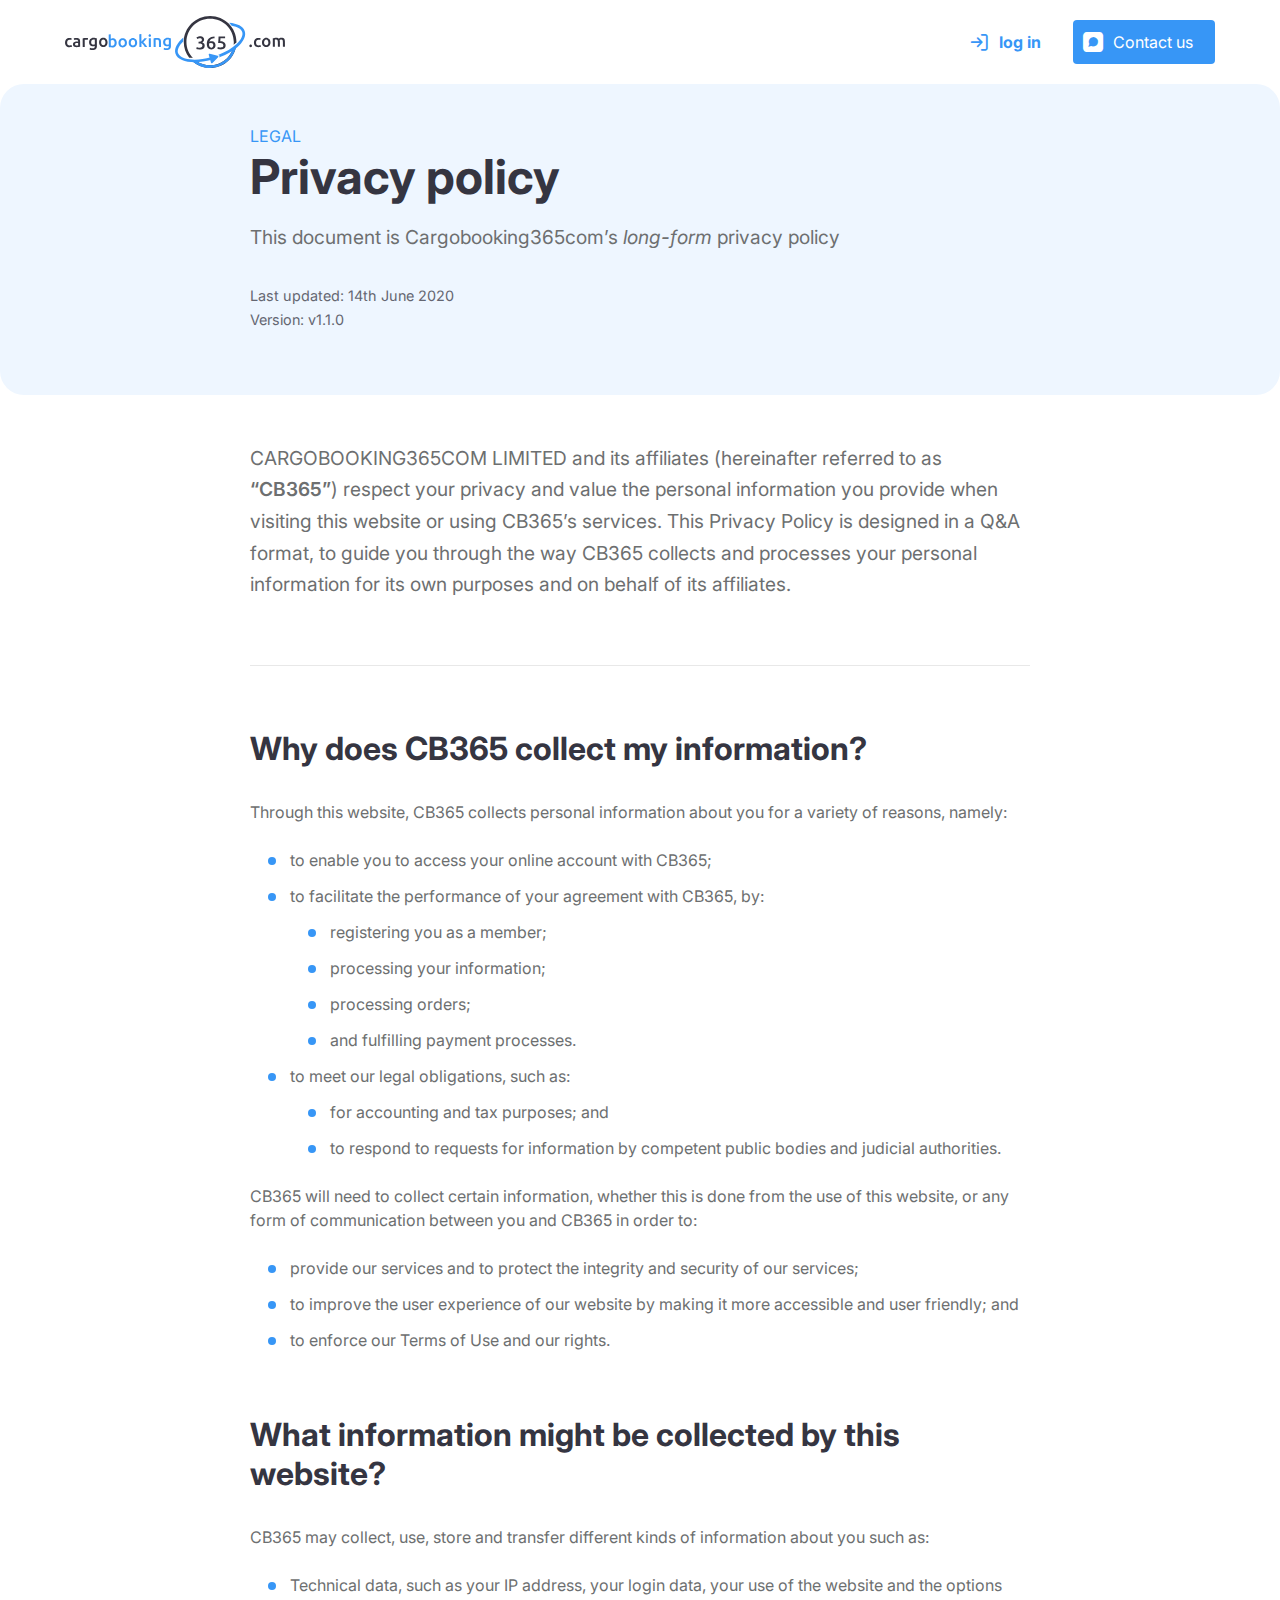
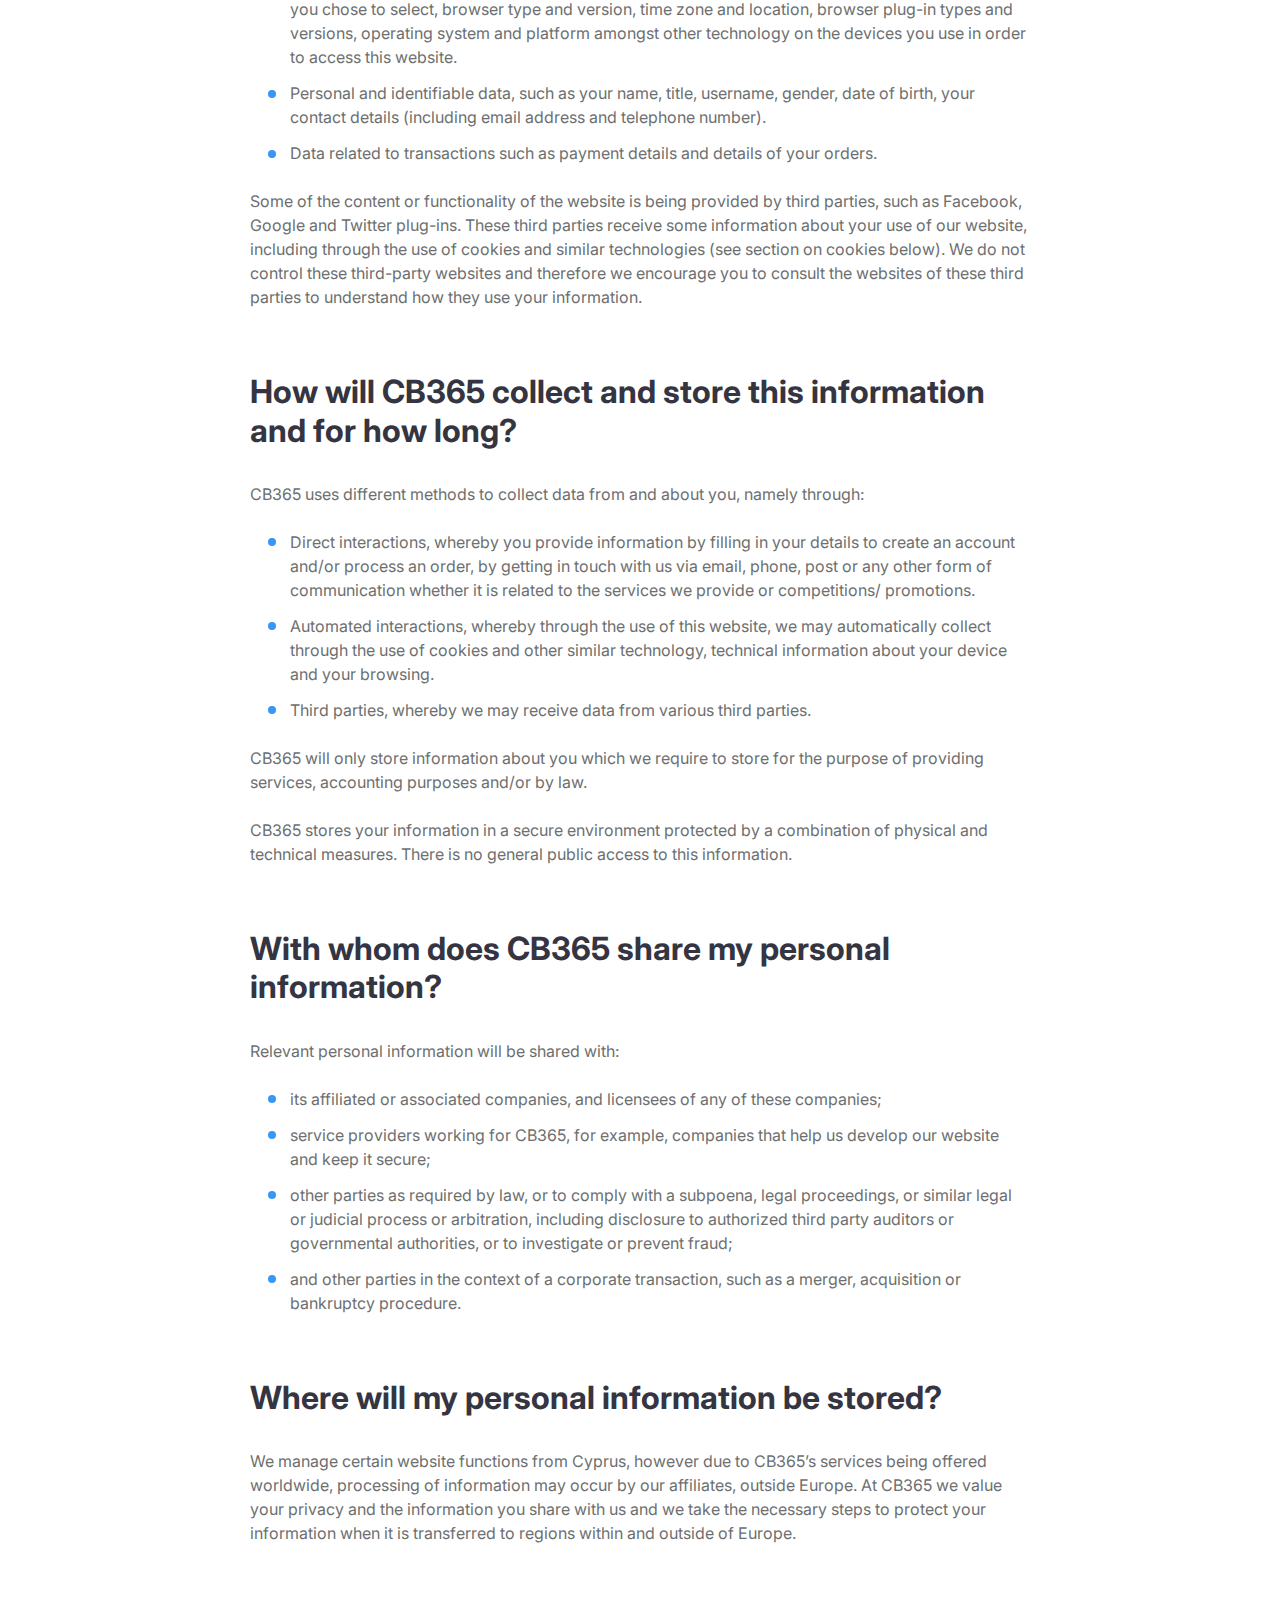
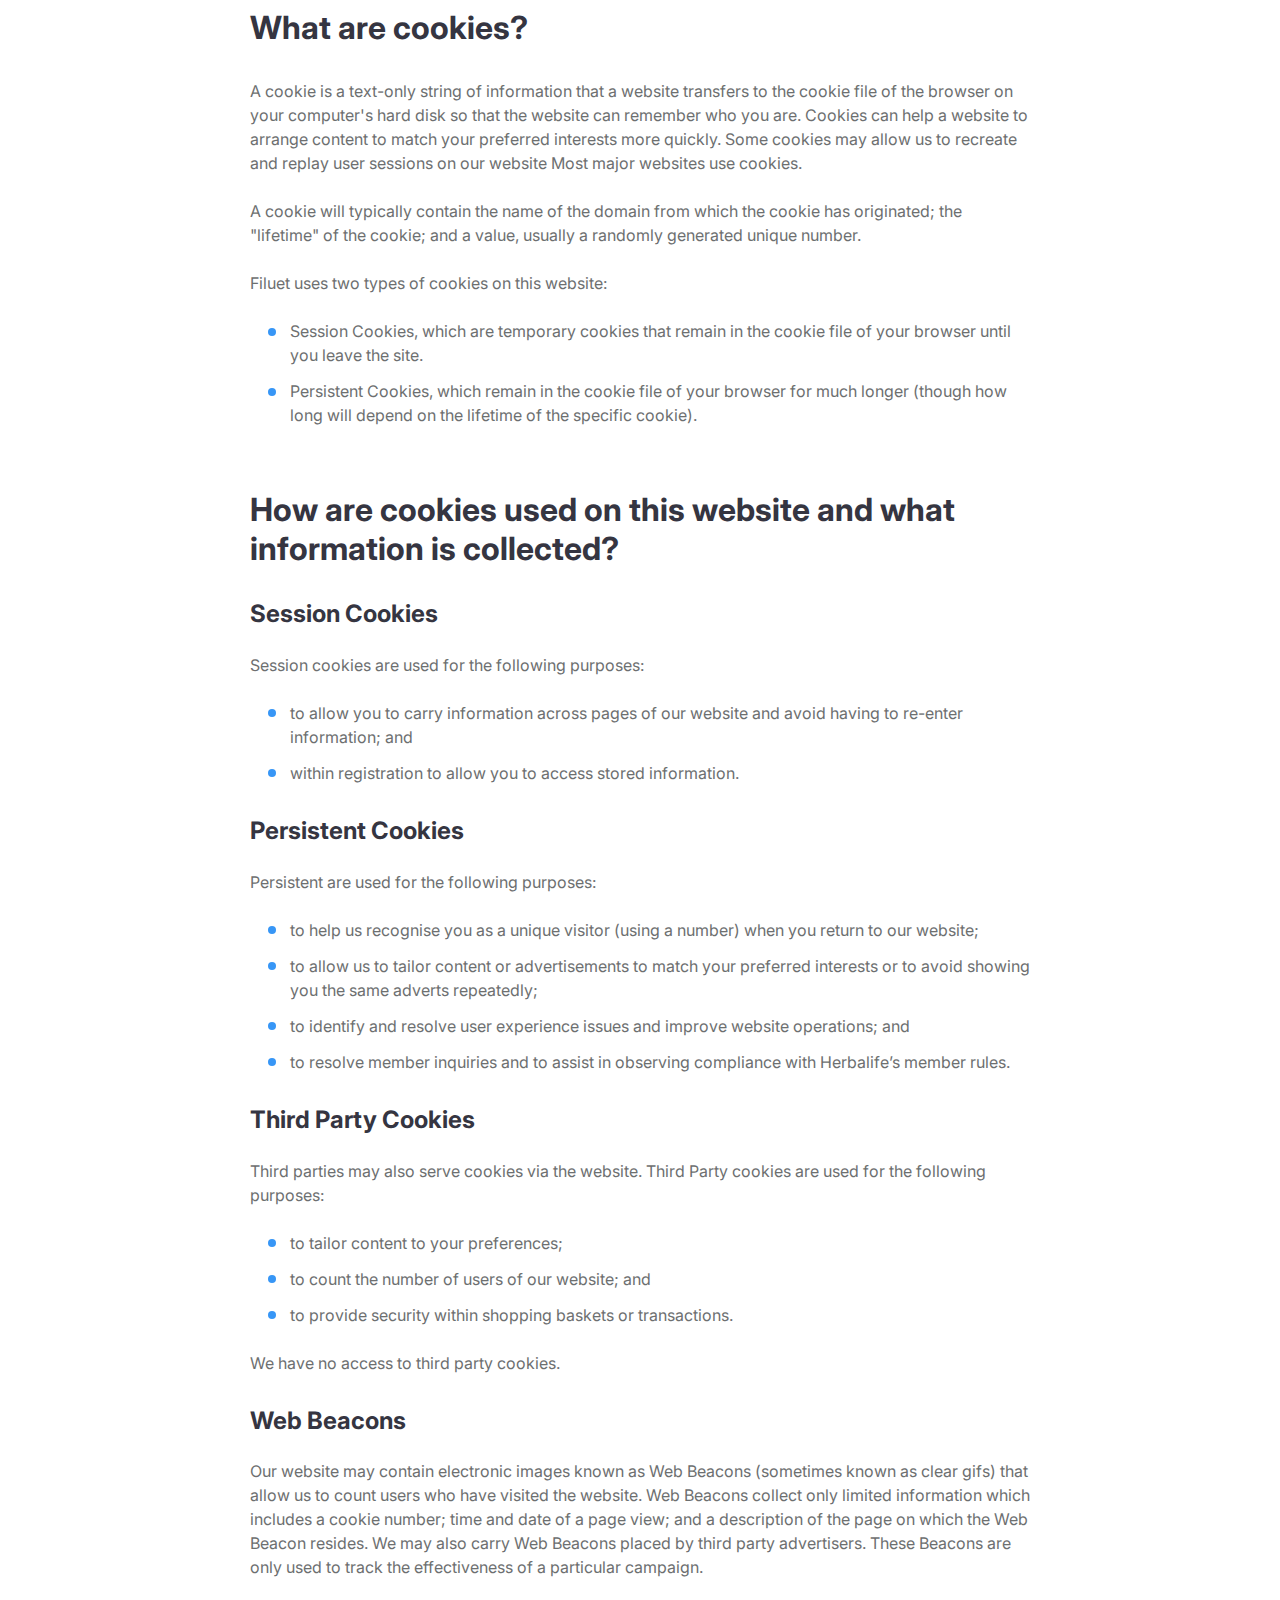
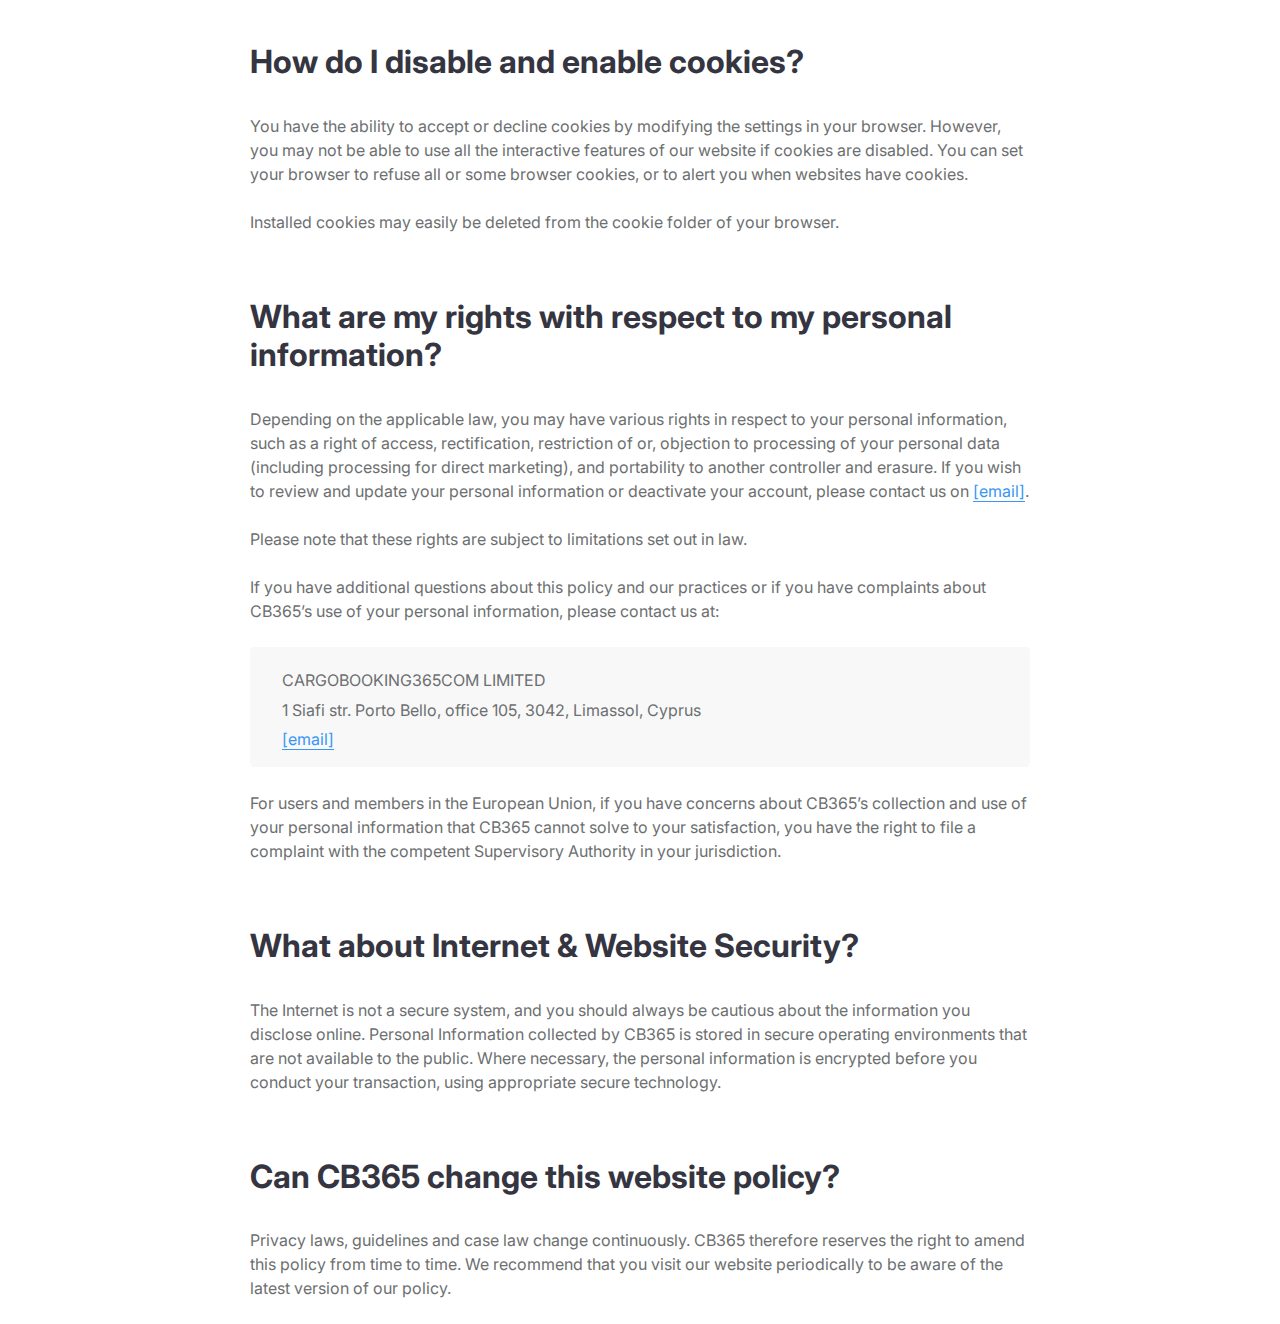
==== commit 1d9b7b45: "add nice load doc" ====
--- a/pp.html
+++ b/pp.html
@@ -4,15 +4,17 @@
 <head>
 	<meta charset="UTF-8">
 	<meta name="viewport" content="width=device-width, initial-scale=1.0">
+	<meta http-equiv="cache-control" content="no-cache">
+<meta http-equiv="expires" content="0">
 	<link href="https://fonts.googleapis.com/css2?family=Inter:wght@400;600;700&display=swap" rel="stylesheet">
 	<link rel="stylesheet" href="./css/nulled.css">
-	<link rel="stylesheet" href="./css/style.css">
-	<link rel="stylesheet" href="./fonts/font.css">
-	<link rel="stylesheet" href="./css/style-all.css" media="print" async onload="this.media='all'">
+	<link rel="stylesheet" href="./css/style.css?v=1.01">
+	<link rel="stylesheet" href="./fonts/font.css?v=1.01">
+	<link rel="stylesheet" href="./css/style-all.css?v=1.01" media="print" async onload="this.media='all'">
 	<title>Privacy рolicy</title>
 </head>
 
-<body>
+<body class="loading">
 	<header class="header">
 		<div class="container">
 			<div class="content">
@@ -264,7 +266,7 @@
 						</label>
 				
 				</div>
-				<span class="submit-text">By submitting this form, you agree <a href="./pp.html" class="inline-link">Privacy рolicy</a></span>
+				<span class="submit-text">By submitting this form, you agree <a href="/pp.html" class="inline-link">Privacy рolicy</a></span>
 
 				
 				<button type="submit" form="form" value="Submit" class="solid-icon c-s">
--- a/css/style.css
+++ b/css/style.css
@@ -1,6 +1,13 @@
 body{
 	font-family: 'Inter', sans-serif;
 	font-size: 16px;
+}
+.loading * {
+	transition: none!important;
+	-webkit-transition: none !important;
+  -moz-transition: none !important;
+  -ms-transition: none !important;
+  -o-transition: none !important;
 }
 .container{
 	width: 100%;
--- a/css/style-all.css
+++ b/css/style-all.css
@@ -28,6 +28,7 @@
 	font-size: 1.2rem;
 	margin-bottom: 2rem;
 	margin-top: 1rem;
+	line-height: 1.65;
 }
 .pp-inner p.small-descr{
 font-size: 0.9rem;
